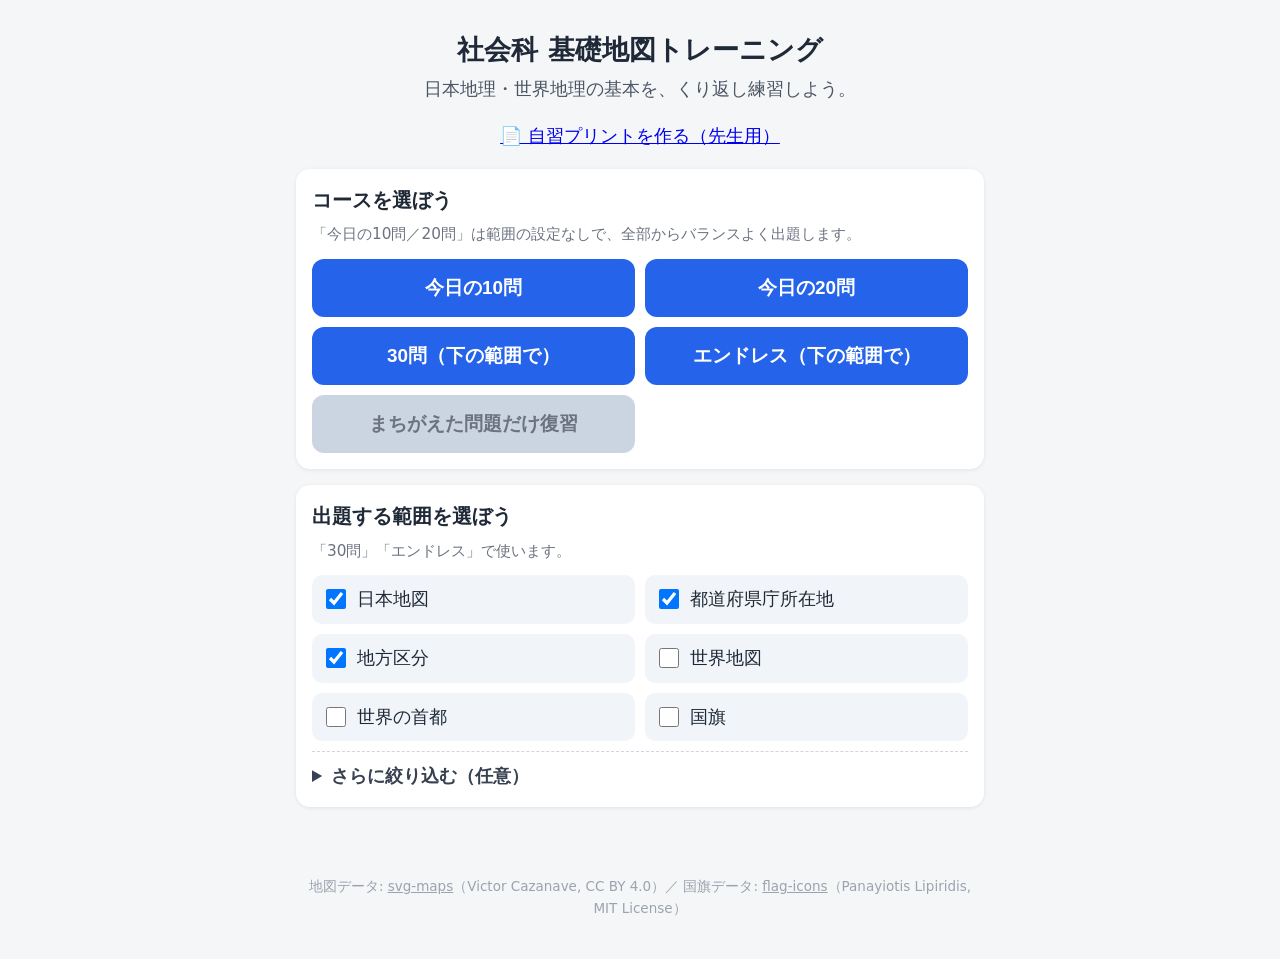
==== index.html @ 05160b8c "Add files via upload" ====
<!DOCTYPE html>
<html lang="ja">
<head>
<meta charset="UTF-8">
<meta name="viewport" content="width=device-width, initial-scale=1.0">
<title>社会科 基礎地図トレーニング</title>
<link rel="stylesheet" href="style.css">
</head>
<body>

<div id="app">

  <!-- ホーム画面：範囲選択とコース選択 -->
  <section id="screen-home" class="screen">
    <h1>社会科 基礎地図トレーニング</h1>
    <p class="lead">日本地理・世界地理の基本を、くり返し練習しよう。</p>
    <p class="lead"><a href="print.html">📄 自習プリントを作る（先生用）</a></p>

    <div class="box">
      <h2>コースを選ぼう</h2>
      <p class="hint">「今日の10問／20問」は範囲の設定なしで、全部からバランスよく出題します。</p>
      <div class="course-grid">
        <button class="course-btn" data-course="today10">今日の10問</button>
        <button class="course-btn" data-course="today20">今日の20問</button>
        <button class="course-btn" data-course="30">30問（下の範囲で）</button>
        <button class="course-btn" data-course="endless">エンドレス（下の範囲で）</button>
        <button class="course-btn" id="btn-review" data-course="review" disabled>まちがえた問題だけ復習</button>
      </div>
    </div>

    <div class="box">
      <h2>出題する範囲を選ぼう</h2>
      <p class="hint">「30問」「エンドレス」で使います。</p>
      <div class="check-grid">
        <label class="check-item"><input type="checkbox" id="chk-jpMap" checked> 日本地図</label>
        <label class="check-item"><input type="checkbox" id="chk-jpCapital" checked> 都道府県庁所在地</label>
        <label class="check-item"><input type="checkbox" id="chk-jpRegion" checked> 地方区分</label>
        <label class="check-item"><input type="checkbox" id="chk-worldMap"> 世界地図</label>
        <label class="check-item"><input type="checkbox" id="chk-worldCapital"> 世界の首都</label>
        <label class="check-item"><input type="checkbox" id="chk-worldFlag"> 国旗</label>
      </div>

      <details class="custom-box">
        <summary>さらに絞り込む（任意）</summary>
        <div class="filter-row">
          <p class="region-multi-label">日本の地方で絞る（複数選択できます）</p>
          <div id="filter-jp-regions" class="region-check-grid"></div>

          <p class="region-multi-label">世界の地域で絞る（複数選択できます）</p>
          <div id="filter-world-regions" class="region-check-grid"></div>

          <label>難易度で絞る
            <select id="filter-level">
              <option value="">すべて</option>
              <option value="easy">やさしい問題だけ</option>
              <option value="medium">少し考える問題だけ</option>
              <option value="hard">考える問題だけ</option>
            </select>
          </label>
          <p id="filter-level-note" class="filter-note">※範囲を1つだけに絞ると、指定した難易度の問題が少なく、別の難易度が混ざることがあります。複数の範囲を選ぶとより正確になります。</p>
        </div>
      </details>
    </div>

    <p id="home-message" class="message"></p>

    <footer class="credit">
      地図データ: <a href="https://github.com/VictorCazanave/svg-maps" target="_blank" rel="noopener">svg-maps</a>（Victor Cazanave, CC BY 4.0）／
      国旗データ: <a href="https://github.com/lipis/flag-icons" target="_blank" rel="noopener">flag-icons</a>（Panayiotis Lipiridis, MIT License）
    </footer>
  </section>

  <!-- クイズ画面 -->
  <section id="screen-quiz" class="screen hidden">
    <div class="quiz-toolbar">
      <button id="btn-back" class="toolbar-btn">← 1問戻る</button>
      <button id="btn-quit" class="toolbar-btn quit">クイズをやめる</button>
    </div>
    <div class="quiz-header">
      <span id="quiz-progress">第1問</span>
      <span id="quiz-score">正解 0</span>
    </div>

    <div id="quiz-prompt" class="prompt"></div>

    <div id="quiz-flag" class="flag-display hidden"></div>
    <div id="quiz-mapwrap" class="mapwrap hidden"></div>
    <div id="quiz-choices" class="choices"></div>

    <button id="btn-dontknow" class="btn-dontknow hidden">🤔 わからない</button>
    <div id="quiz-feedback" class="feedback hidden"></div>
    <button id="btn-next" class="btn-next hidden">次の問題へ →</button>
    <button id="btn-finish-endless" class="btn-next secondary hidden">終了して結果を見る</button>
  </section>

  <!-- 結果画面 -->
  <section id="screen-result" class="screen hidden">
    <h1>結果</h1>
    <p id="result-summary" class="result-summary"></p>
    <h2>まちがえた問題</h2>
    <div id="result-wrong" class="result-wrong"></div>
    <div class="result-buttons">
      <button id="btn-result-again" class="course-btn">もう一度やる</button>
      <button id="btn-result-review" class="course-btn">まちがえた問題だけ復習する</button>
      <button id="btn-result-home" class="course-btn secondary">トップに戻る</button>
    </div>
  </section>

  <!-- クイズをやめる確認 -->
  <div id="quit-modal" class="modal-overlay hidden">
    <div class="modal-box">
      <p class="modal-message">クイズを終了しますか？</p>
      <div class="modal-buttons">
        <button id="btn-quit-cancel" class="course-btn">続ける</button>
        <button id="btn-quit-confirm" class="course-btn secondary">終了してトップへ戻る</button>
      </div>
    </div>
  </div>

</div>

<script src="data/japan-data.js"></script>
<script src="data/world-data.js"></script>
<script src="data/region-view-data.js"></script>
<script src="data/japan-map.js"></script>
<script src="data/world-map.js"></script>
<script src="app.js"></script>
</body>
</html>
---- style.css ----
/* 全体設定：文字を大きめに、タッチ操作しやすいボタンを意識 */
* { box-sizing: border-box; }

html, body {
  margin: 0;
  padding: 0;
  background: #f4f6f8;
  color: #1f2937;
  font-family: "Hiragino Kaku Gothic ProN", "Yu Gothic", "Meiryo", system-ui, sans-serif;
  font-size: 18px;
  line-height: 1.6;
}

#app {
  max-width: 720px;
  margin: 0 auto;
  padding: 16px 16px 40px;
}

h1 {
  font-size: 1.5rem;
  text-align: center;
  margin: 12px 0 4px;
}

h2 {
  font-size: 1.1rem;
  margin: 0 0 10px;
}

.lead {
  text-align: center;
  color: #4b5563;
  margin-top: 0;
}

.hidden { display: none !important; }

/* --- ホーム画面 --- */
.box {
  background: #ffffff;
  border-radius: 14px;
  padding: 16px;
  margin-bottom: 16px;
  box-shadow: 0 1px 4px rgba(0,0,0,0.08);
}

.check-grid {
  display: grid;
  grid-template-columns: 1fr 1fr;
  gap: 10px;
}

.check-item {
  display: flex;
  align-items: center;
  gap: 8px;
  padding: 10px;
  background: #f1f5f9;
  border-radius: 10px;
  cursor: pointer;
  font-size: 1rem;
}

.check-item input {
  width: 20px;
  height: 20px;
}

.course-grid {
  display: grid;
  grid-template-columns: 1fr 1fr;
  gap: 10px;
}

.course-btn {
  font-size: 1.05rem;
  padding: 16px 10px;
  border: none;
  border-radius: 12px;
  background: #2563eb;
  color: white;
  cursor: pointer;
  font-weight: bold;
}

.course-btn:disabled {
  background: #cbd5e1;
  color: #6b7280;
  cursor: not-allowed;
}

.course-btn.secondary {
  background: #6b7280;
}

.message {
  text-align: center;
  color: #dc2626;
  font-weight: bold;
  min-height: 1.5em;
}

.hint {
  font-size: 0.85rem;
  color: #6b7280;
  margin: -4px 0 12px;
}

.custom-box {
  margin-top: 10px;
  border-top: 1px dashed #d1d5db;
  padding-top: 10px;
}

.custom-box summary {
  cursor: pointer;
  font-weight: bold;
  color: #374151;
}

.filter-row {
  display: grid;
  gap: 10px;
  margin-top: 10px;
}

.filter-row label {
  display: flex;
  flex-direction: column;
  gap: 4px;
  font-size: 0.9rem;
  color: #374151;
}

.filter-row select {
  padding: 10px;
  border-radius: 8px;
  border: 1px solid #d1d5db;
  font-size: 1rem;
}

.region-multi-label {
  margin: 4px 0 2px;
  font-size: 0.9rem;
  color: #374151;
  font-weight: bold;
}

.region-check-grid {
  display: grid;
  grid-template-columns: repeat(3, 1fr);
  gap: 6px;
  margin-bottom: 4px;
}

.region-check-item {
  padding: 6px 8px;
  font-size: 0.85rem;
}

.filter-note {
  font-size: 0.78rem;
  color: #9ca3af;
  margin: 2px 0 0;
}

.credit {
  text-align: center;
  color: #9ca3af;
  font-size: 0.75rem;
  margin-top: 24px;
}

.credit a { color: #9ca3af; }

/* --- クイズ画面 --- */
.quiz-toolbar {
  display: flex;
  justify-content: space-between;
  gap: 10px;
  margin-bottom: 10px;
}

.toolbar-btn {
  flex: 1;
  padding: 12px 6px;
  font-size: 0.95rem;
  font-weight: bold;
  border: 2px solid #d1d5db;
  border-radius: 10px;
  background: #ffffff;
  color: #374151;
  cursor: pointer;
}

.toolbar-btn:disabled {
  opacity: 0.5;
  cursor: not-allowed;
}

.toolbar-btn.quit {
  color: #991b1b;
  border-color: #fca5a5;
}

.quiz-header {
  display: flex;
  justify-content: space-between;
  font-weight: bold;
  color: #374151;
  margin-bottom: 8px;
  font-size: 1rem;
}

/* --- クイズをやめる確認モーダル --- */
.modal-overlay {
  position: fixed;
  inset: 0;
  background: rgba(17, 24, 39, 0.5);
  display: flex;
  align-items: center;
  justify-content: center;
  padding: 20px;
  z-index: 100;
}

.modal-box {
  background: #ffffff;
  border-radius: 14px;
  padding: 24px 20px;
  max-width: 360px;
  width: 100%;
  box-shadow: 0 4px 16px rgba(0,0,0,0.2);
}

.modal-message {
  text-align: center;
  font-size: 1.1rem;
  font-weight: bold;
  margin: 0 0 18px;
}

.modal-buttons {
  display: grid;
  gap: 10px;
}

.prompt {
  font-size: 1.4rem;
  font-weight: bold;
  text-align: center;
  padding: 20px 8px;
  background: #ffffff;
  border-radius: 14px;
  margin-bottom: 14px;
  box-shadow: 0 1px 4px rgba(0,0,0,0.08);
}

/* 国旗は絵文字だと環境によって「JP」のような文字表示になってしまうことがあるため、
   assets/flags/ に保存した本物のSVG画像ファイルを <img> で表示している */
.flag-display {
  display: flex;
  justify-content: center;
  margin-bottom: 14px;
}

.flag-img {
  width: 180px;
  height: auto;
  aspect-ratio: 4 / 3;
  object-fit: contain;
  border-radius: 6px;
  box-shadow: 0 1px 6px rgba(0,0,0,0.25);
  background: #f3f4f6;
}

/* 画像が読み込めなかったときのフォールバック表示 */
.flag-fallback {
  display: inline-block;
  padding: 10px 16px;
  border: 2px dashed #9ca3af;
  border-radius: 8px;
  background: #f3f4f6;
  color: #4b5563;
  font-size: 0.95rem;
  font-weight: bold;
}

.mapwrap {
  background: #eaf2fb;
  border-radius: 14px;
  padding: 8px;
  margin-bottom: 14px;
  display: flex;
  justify-content: center;
}

.mapwrap svg {
  width: 100%;
  max-height: 70vh;
  height: auto;
}

.mapwrap svg path {
  fill: #cbd5e1;
  stroke: #ffffff;
  stroke-width: 1;
}

/* 出題対象ではない国・地域（背景として位置関係を見せるためだけの国） */
.mapwrap svg path.bg-country {
  fill: #eef1f4;
  stroke: #ffffff;
  stroke-width: 0.5;
  cursor: default;
  pointer-events: none;
}

.map-error {
  padding: 40px 12px;
  text-align: center;
  color: #991b1b;
  font-weight: bold;
  background: #fee2e2;
  border-radius: 8px;
  width: 100%;
}

/* タップできるときは境界線を太くして、小さい県も押しやすくする */
.mapwrap svg.clickable path {
  stroke-width: 1.5;
}

.mapwrap svg path.highlight {
  fill: #f59e0b;
}

.mapwrap svg.clickable path {
  cursor: pointer;
}

.mapwrap svg.clickable path:hover {
  fill: #93c5fd;
}

.mapwrap svg path.correct {
  fill: #22c55e;
}

.mapwrap svg path.wrong {
  fill: #ef4444;
}

.mapwrap svg path.reveal-correct {
  fill: #22c55e;
  stroke: #166534;
  stroke-width: 2;
}

.choices {
  display: grid;
  grid-template-columns: 1fr 1fr;
  gap: 12px;
}

.choice-btn {
  font-size: 1.1rem;
  padding: 18px 8px;
  border: 2px solid #d1d5db;
  border-radius: 12px;
  background: #ffffff;
  cursor: pointer;
  font-weight: bold;
  color: #1f2937;
}

.choice-btn.flag-choice {
  padding: 14px 8px;
  display: flex;
  align-items: center;
  justify-content: center;
}

.choice-btn.flag-choice .flag-choice-img {
  width: 100%;
  max-width: 110px;
  height: auto;
  aspect-ratio: 4 / 3;
  object-fit: contain;
  border-radius: 4px;
  background: #f3f4f6;
}

.choice-btn.flag-choice .flag-fallback {
  font-size: 0.8rem;
  padding: 6px 10px;
}

.choice-btn:disabled {
  opacity: 0.85;
}

/* 色だけに頼らず、記号でも正誤がわかるようにする */
.choice-btn.correct::before,
.choice-btn.reveal-correct::before {
  content: "✓ ";
}

.choice-btn.wrong::before {
  content: "✗ ";
}

.choice-btn.correct {
  background: #dcfce7;
  border-color: #22c55e;
}

.choice-btn.wrong {
  background: #fee2e2;
  border-color: #ef4444;
}

.choice-btn.reveal-correct {
  background: #dcfce7;
  border-color: #22c55e;
}

.btn-dontknow {
  display: block;
  width: 100%;
  margin-top: 4px;
  padding: 12px;
  font-size: 1rem;
  font-weight: bold;
  border: 2px dashed #9ca3af;
  border-radius: 12px;
  background: #f3f4f6;
  color: #4b5563;
  cursor: pointer;
}

.feedback {
  text-align: center;
  font-size: 1.2rem;
  font-weight: bold;
  margin-top: 16px;
  padding: 12px;
  border-radius: 12px;
}

.feedback-fact {
  font-size: 0.95rem;
  font-weight: normal;
  margin-top: 6px;
}

.feedback.ok {
  background: #dcfce7;
  color: #166534;
}

.feedback.ng {
  background: #fee2e2;
  color: #991b1b;
}

.btn-next {
  display: block;
  width: 100%;
  margin-top: 16px;
  padding: 16px;
  font-size: 1.1rem;
  font-weight: bold;
  border: none;
  border-radius: 12px;
  background: #2563eb;
  color: white;
  cursor: pointer;
}

.btn-next.secondary {
  background: #6b7280;
}

/* --- 結果画面 --- */
.result-summary {
  text-align: center;
  font-size: 1.2rem;
  font-weight: bold;
}

.result-wrong {
  background: #ffffff;
  border-radius: 12px;
  padding: 14px 18px;
  margin-bottom: 16px;
  min-height: 2em;
}

.result-wrong ul {
  margin: 0;
  padding-left: 20px;
}

.result-wrong li {
  margin-bottom: 8px;
}

.result-buttons {
  display: grid;
  gap: 12px;
}

/* スマホなど狭い画面 */
@media (max-width: 480px) {
  html, body { font-size: 16px; }
  .check-grid { grid-template-columns: 1fr; }
  .course-grid { grid-template-columns: 1fr; }
  .region-check-grid { grid-template-columns: repeat(2, 1fr); }
}
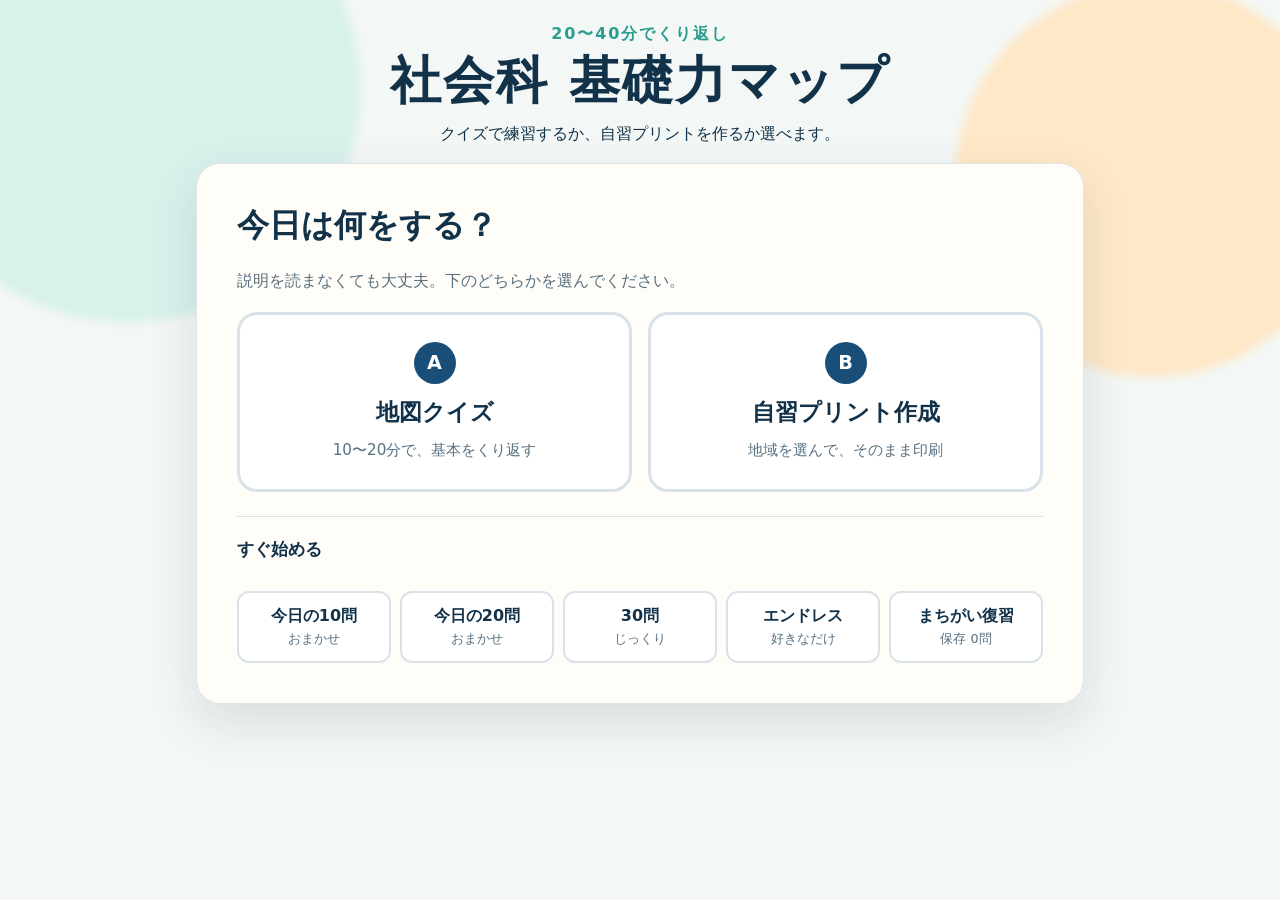
==== commit 749691a3: "Add files via upload" ====
--- a/index.html
+++ b/index.html
@@ -1,129 +1,212 @@
-<!DOCTYPE html>
+<!doctype html>
 <html lang="ja">
-<head>
-<meta charset="UTF-8">
-<meta name="viewport" content="width=device-width, initial-scale=1.0">
-<title>社会科 基礎地図トレーニング</title>
-<link rel="stylesheet" href="style.css">
-</head>
-<body>
-
-<div id="app">
-
-  <!-- ホーム画面：範囲選択とコース選択 -->
-  <section id="screen-home" class="screen">
-    <h1>社会科 基礎地図トレーニング</h1>
-    <p class="lead">日本地理・世界地理の基本を、くり返し練習しよう。</p>
-    <p class="lead"><a href="print.html">📄 自習プリントを作る（先生用）</a></p>
-
-    <div class="box">
-      <h2>コースを選ぼう</h2>
-      <p class="hint">「今日の10問／20問」は範囲の設定なしで、全部からバランスよく出題します。</p>
-      <div class="course-grid">
-        <button class="course-btn" data-course="today10">今日の10問</button>
-        <button class="course-btn" data-course="today20">今日の20問</button>
-        <button class="course-btn" data-course="30">30問（下の範囲で）</button>
-        <button class="course-btn" data-course="endless">エンドレス（下の範囲で）</button>
-        <button class="course-btn" id="btn-review" data-course="review" disabled>まちがえた問題だけ復習</button>
-      </div>
-    </div>
-
-    <div class="box">
-      <h2>出題する範囲を選ぼう</h2>
-      <p class="hint">「30問」「エンドレス」で使います。</p>
-      <div class="check-grid">
-        <label class="check-item"><input type="checkbox" id="chk-jpMap" checked> 日本地図</label>
-        <label class="check-item"><input type="checkbox" id="chk-jpCapital" checked> 都道府県庁所在地</label>
-        <label class="check-item"><input type="checkbox" id="chk-jpRegion" checked> 地方区分</label>
-        <label class="check-item"><input type="checkbox" id="chk-worldMap"> 世界地図</label>
-        <label class="check-item"><input type="checkbox" id="chk-worldCapital"> 世界の首都</label>
-        <label class="check-item"><input type="checkbox" id="chk-worldFlag"> 国旗</label>
-      </div>
-
-      <details class="custom-box">
-        <summary>さらに絞り込む（任意）</summary>
-        <div class="filter-row">
-          <p class="region-multi-label">日本の地方で絞る（複数選択できます）</p>
-          <div id="filter-jp-regions" class="region-check-grid"></div>
-
-          <p class="region-multi-label">世界の地域で絞る（複数選択できます）</p>
-          <div id="filter-world-regions" class="region-check-grid"></div>
-
-          <label>難易度で絞る
-            <select id="filter-level">
-              <option value="">すべて</option>
-              <option value="easy">やさしい問題だけ</option>
-              <option value="medium">少し考える問題だけ</option>
-              <option value="hard">考える問題だけ</option>
-            </select>
-          </label>
-          <p id="filter-level-note" class="filter-note">※範囲を1つだけに絞ると、指定した難易度の問題が少なく、別の難易度が混ざることがあります。複数の範囲を選ぶとより正確になります。</p>
-        </div>
-      </details>
-    </div>
-
-    <p id="home-message" class="message"></p>
-
-    <footer class="credit">
-      地図データ: <a href="https://github.com/VictorCazanave/svg-maps" target="_blank" rel="noopener">svg-maps</a>（Victor Cazanave, CC BY 4.0）／
-      国旗データ: <a href="https://github.com/lipis/flag-icons" target="_blank" rel="noopener">flag-icons</a>（Panayiotis Lipiridis, MIT License）
-    </footer>
-  </section>
-
-  <!-- クイズ画面 -->
-  <section id="screen-quiz" class="screen hidden">
-    <div class="quiz-toolbar">
-      <button id="btn-back" class="toolbar-btn">← 1問戻る</button>
-      <button id="btn-quit" class="toolbar-btn quit">クイズをやめる</button>
-    </div>
-    <div class="quiz-header">
-      <span id="quiz-progress">第1問</span>
-      <span id="quiz-score">正解 0</span>
-    </div>
-
-    <div id="quiz-prompt" class="prompt"></div>
-
-    <div id="quiz-flag" class="flag-display hidden"></div>
-    <div id="quiz-mapwrap" class="mapwrap hidden"></div>
-    <div id="quiz-choices" class="choices"></div>
-
-    <button id="btn-dontknow" class="btn-dontknow hidden">🤔 わからない</button>
-    <div id="quiz-feedback" class="feedback hidden"></div>
-    <button id="btn-next" class="btn-next hidden">次の問題へ →</button>
-    <button id="btn-finish-endless" class="btn-next secondary hidden">終了して結果を見る</button>
-  </section>
-
-  <!-- 結果画面 -->
-  <section id="screen-result" class="screen hidden">
-    <h1>結果</h1>
-    <p id="result-summary" class="result-summary"></p>
-    <h2>まちがえた問題</h2>
-    <div id="result-wrong" class="result-wrong"></div>
-    <div class="result-buttons">
-      <button id="btn-result-again" class="course-btn">もう一度やる</button>
-      <button id="btn-result-review" class="course-btn">まちがえた問題だけ復習する</button>
-      <button id="btn-result-home" class="course-btn secondary">トップに戻る</button>
-    </div>
-  </section>
-
-  <!-- クイズをやめる確認 -->
-  <div id="quit-modal" class="modal-overlay hidden">
-    <div class="modal-box">
-      <p class="modal-message">クイズを終了しますか？</p>
-      <div class="modal-buttons">
-        <button id="btn-quit-cancel" class="course-btn">続ける</button>
-        <button id="btn-quit-confirm" class="course-btn secondary">終了してトップへ戻る</button>
-      </div>
-    </div>
-  </div>
-
-</div>
-
-<script src="data/japan-data.js"></script>
-<script src="data/world-data.js"></script>
-<script src="data/region-view-data.js"></script>
-<script src="data/japan-map.js"></script>
-<script src="data/world-map.js"></script>
-<script src="app.js"></script>
-</body>
+  <head>
+    <meta charset="UTF-8" />
+    <meta name="viewport" content="width=device-width, initial-scale=1.0" />
+    <meta name="theme-color" content="#184e77" />
+    <title>社会科 基礎力マップ</title>
+    <link rel="stylesheet" href="./styles.css?v=5" />
+  </head>
+  <body>
+    <main class="app-shell">
+      <header class="app-header">
+        <p class="eyebrow">20〜40分でくり返し</p>
+        <h1>社会科 基礎力マップ</h1>
+        <p>クイズで練習するか、自習プリントを作るか選べます。</p>
+      </header>
+
+      <section id="home-screen" class="panel" aria-labelledby="home-title">
+        <h2 id="home-title">今日は何をする？</h2>
+        <p class="home-lead">説明を読まなくても大丈夫。下のどちらかを選んでください。</p>
+        <div class="mode-grid">
+          <button id="open-quiz-button" class="mode-button" type="button">
+            <span class="mode-letter">A</span>
+            <strong>地図クイズ</strong>
+            <small>10〜20分で、基本をくり返す</small>
+          </button>
+          <button id="open-print-button" class="mode-button" type="button">
+            <span class="mode-letter">B</span>
+            <strong>自習プリント作成</strong>
+            <small>地域を選んで、そのまま印刷</small>
+          </button>
+        </div>
+        <section class="quick-start" aria-labelledby="quick-title">
+          <h3 id="quick-title">すぐ始める</h3>
+          <p id="home-message" class="message" role="alert"></p>
+          <div class="quick-grid">
+            <button type="button" data-quick-course="10"><strong>今日の10問</strong><span>おまかせ</span></button>
+            <button type="button" data-quick-course="20"><strong>今日の20問</strong><span>おまかせ</span></button>
+            <button type="button" data-quick-course="30"><strong>30問</strong><span>じっくり</span></button>
+            <button type="button" data-quick-course="endless"><strong>エンドレス</strong><span>好きなだけ</span></button>
+            <button type="button" data-quick-course="review"><strong>まちがい復習</strong><span id="quick-review-count">保存 0問</span></button>
+          </div>
+        </section>
+      </section>
+
+      <section id="setup-screen" class="panel hidden" aria-labelledby="setup-title">
+        <button class="back-link" data-go-home type="button">← トップへ</button>
+        <h2 id="setup-title">今日の練習を選ぶ</h2>
+        <div class="goal-box">
+          <strong>【目標】</strong>
+          <span>地図・都道府県・世界の「知っていてほしい基本」を、くり返し確認する</span>
+        </div>
+        <p class="warmup">★ まず自分のこと：今日、いちばん確認したい分野を選んでみよう。</p>
+
+        <fieldset>
+          <legend>出題する分野</legend>
+          <div class="scope-grid">
+            <label><input type="checkbox" name="scope" value="japanMap" checked /> 日本地図</label>
+            <label><input type="checkbox" name="scope" value="prefectureCapitals" checked /> 都道府県庁所在地</label>
+            <label><input type="checkbox" name="scope" value="regions" checked /> 地方区分</label>
+            <label><input type="checkbox" name="scope" value="worldMap" checked /> 世界地図</label>
+            <label><input type="checkbox" name="scope" value="worldCapitals" checked /> 世界の首都・地域</label>
+            <label><input type="checkbox" name="scope" value="flags" checked /> 国旗</label>
+          </div>
+        </fieldset>
+
+        <fieldset>
+          <legend>コース</legend>
+          <div class="course-grid">
+            <label><input type="radio" name="course" value="10" checked /> <strong>10問</strong><span>10〜15分・さっと確認</span></label>
+            <label><input type="radio" name="course" value="20" /> <strong>20問</strong><span>20〜30分・しっかり練習</span></label>
+            <label><input type="radio" name="course" value="30" /> <strong>30問</strong><span>30〜40分・じっくり</span></label>
+            <label><input type="radio" name="course" value="random" /> <strong>ランダム</strong><span>毎回ちがう20問</span></label>
+            <label><input type="radio" name="course" value="endless" /> <strong>エンドレス</strong><span>好きなところで結果を見る</span></label>
+            <label><input type="radio" name="course" value="review" /> <strong>まちがい復習</strong><span id="review-count">保存 0問</span></label>
+          </div>
+        </fieldset>
+
+        <details class="quiz-filters">
+          <summary>範囲を少し絞る</summary>
+          <div class="filter-grid">
+            <label>日本の地方
+              <select id="japan-region-filter"><option value="">全部</option></select>
+            </label>
+            <label>世界の地域
+              <select id="world-region-filter"><option value="">全部</option></select>
+            </label>
+            <label>難しさ
+              <select id="difficulty-filter">
+                <option value="">3段階をまぜる</option>
+                <option value="easy">やさしいだけ</option>
+                <option value="medium">少し考えるだけ</option>
+                <option value="think">考えるだけ</option>
+              </select>
+            </label>
+          </div>
+          <p class="division-note">このアプリでは、表示している8地方・8地域の区分に統一して出題します。</p>
+        </details>
+
+        <p id="setup-message" class="message" role="alert"></p>
+        <p class="instruction">【やること】答えを1つ選ぼう。まちがえても大丈夫。</p>
+        <button id="start-button" class="primary-button" type="button">練習スタート</button>
+      </section>
+
+      <section id="quiz-screen" class="panel hidden" aria-live="polite">
+        <div class="quiz-topline">
+          <span id="category-badge" class="badge"></span>
+          <span class="quiz-topline-right">
+            <span id="progress-text"></span>
+            <button id="quit-quiz-button" type="button">ここで結果を見る</button>
+            <button id="leave-quiz-button" type="button">やめる</button>
+          </span>
+        </div>
+        <div class="progress-track" aria-hidden="true"><div id="progress-bar"></div></div>
+        <p id="course-note" class="course-note hidden"></p>
+
+        <div id="visual-area" class="visual-area hidden">
+          <img id="japan-numbered-map" class="map-image hidden" src="./地図素材/日本地図_都道府県境_CC0.svg" alt="番号入り日本地図" />
+          <div id="japan-highlight-map" class="map-image japan-highlight-map hidden" role="img" aria-label="都道府県別日本地図"></div>
+          <div id="world-map" class="map-image world-map hidden" role="img" aria-label="世界白地図"></div>
+          <div id="flag-display" class="flag-display hidden" aria-label="国旗"></div>
+        </div>
+
+        <p id="question-type" class="question-type"></p>
+        <h2 id="question-text" class="question-text"></h2>
+        <div id="choices" class="choices"></div>
+        <button id="unknown-button" class="unknown-button" type="button">わからない</button>
+        <p id="feedback" class="feedback" aria-live="assertive"></p>
+        <p id="key-hint" class="key-hint">数字キー 1〜4 でも答えられます</p>
+      </section>
+
+      <section id="result-screen" class="panel hidden" aria-labelledby="result-title">
+        <p class="eyebrow">おつかれさま！</p>
+        <h2 id="result-title">今回の結果</h2>
+        <div class="result-grid">
+          <div><strong id="score-count">0 / 0</strong><span>正解数</span></div>
+          <div><strong id="score-rate">0%</strong><span>正答率</span></div>
+        </div>
+        <section class="assessment-box">
+          <h3>■ 評価チェック（○・△・×）</h3>
+          <p id="assessment-text"></p>
+        </section>
+        <section class="mistakes-box">
+          <h3>■ 解答（自己採点用）・まちがえた問題</h3>
+          <div id="mistakes-list"></div>
+        </section>
+        <div class="result-actions">
+          <button id="repeat-button" class="secondary-button" type="button">同じ条件でもう一度</button>
+          <button id="retry-button" class="primary-button" type="button">まちがいだけ復習</button>
+          <button id="home-button" class="secondary-button" type="button">最初にもどる</button>
+        </div>
+      </section>
+
+      <section id="print-setup-screen" class="panel hidden" aria-labelledby="print-setup-title">
+        <button class="back-link" data-go-home type="button">← トップへ</button>
+        <h2 id="print-setup-title">自習プリントを作る</h2>
+        <div class="goal-box">
+          <strong>【やること】</strong>
+          <span>日本か世界を選ぶ → 地域を選ぶ → プリントを作る → 印刷する</span>
+        </div>
+        <p class="division-note">地方・地域の分け方は、この画面に表示する区分に統一しています。</p>
+
+        <fieldset>
+          <legend>1　プリントの種類</legend>
+          <div class="print-mode-switch" role="group" aria-label="プリントの種類">
+            <button type="button" data-print-mode="japan" class="selected" aria-pressed="true">日本地理</button>
+            <button type="button" data-print-mode="world" aria-pressed="false">世界地理</button>
+          </div>
+        </fieldset>
+
+        <div id="japan-print-options">
+          <fieldset>
+            <legend>2　地方を選ぶ　<span class="legend-note">複数選べます</span></legend>
+            <div id="region-picker" class="region-picker"></div>
+          </fieldset>
+
+          <details class="prefecture-details">
+            <summary>都道府県を1つずつ選ぶ</summary>
+            <p>地方ボタンを押したあと、必要な県だけ残すこともできます。</p>
+            <div id="prefecture-picker" class="prefecture-picker"></div>
+          </details>
+        </div>
+
+        <div id="world-print-options" class="hidden">
+          <fieldset>
+            <legend>2　地域を選ぶ　<span class="legend-note">複数選べます・3地域まで</span></legend>
+            <div id="world-print-region-picker" class="region-picker world-region-picker"></div>
+          </fieldset>
+          <p class="instruction">「世界全体」または地域を選びます。主要国・首都・地域を中心に、自動でやさしい問題を作ります。</p>
+        </div>
+
+        <p id="print-selection-summary" class="selection-summary">まだ選ばれていません。</p>
+        <p id="print-message" class="message" role="alert"></p>
+        <button id="make-print-button" class="primary-button" type="button">この範囲でプリントを作る</button>
+      </section>
+
+      <section id="worksheet-screen" class="worksheet-screen hidden" aria-labelledby="worksheet-title">
+        <div class="worksheet-toolbar no-print">
+          <button id="edit-print-button" class="secondary-button" type="button">← 範囲を選び直す</button>
+          <button id="remake-print-button" class="secondary-button" type="button">同じ条件でもう1枚</button>
+          <button id="print-button" class="primary-button" type="button">印刷する</button>
+        </div>
+        <div id="worksheet-pages"></div>
+      </section>
+    </main>
+    <script src="./data/prefectures.js?v=13"></script>
+    <script src="./data/countries.js?v=13"></script>
+    <script src="./data/questions.js?v=13"></script>
+    <script src="./maps-inline.js?v=13"></script>
+    <script src="./app.js?v=14"></script>
+  </body>
 </html>
--- a/styles.css
+++ b/styles.css
@@ -0,0 +1,352 @@
+:root {
+  color-scheme: light;
+  font-family: "BIZ UDPGothic", "Yu Gothic", system-ui, sans-serif;
+  --navy: #12324a;
+  --blue: #184e77;
+  --sky: #eaf5fb;
+  --green: #2a9d8f;
+  --orange: #f4a261;
+  --red: #d1495b;
+  --paper: #fffdf8;
+  --line: #d8e2e8;
+}
+
+* { box-sizing: border-box; }
+
+body {
+  margin: 0;
+  min-height: 100vh;
+  color: var(--navy);
+  background:
+    radial-gradient(circle at 10% 10%, #d9f1eb 0 16%, transparent 17%),
+    radial-gradient(circle at 90% 20%, #ffe8c8 0 14%, transparent 15%),
+    #f3f7f5;
+}
+
+button, input { font: inherit; }
+
+.app-shell { width: min(920px, 100%); margin: 0 auto; padding: 24px 16px 48px; }
+.app-header { text-align: center; margin-bottom: 18px; }
+.app-header h1 { margin: 2px 0 8px; font-size: clamp(1.9rem, 6vw, 3.2rem); letter-spacing: .04em; }
+.app-header p { margin: 0; }
+.eyebrow { color: var(--green); font-weight: 800; letter-spacing: .12em; }
+
+.panel {
+  background: rgba(255, 253, 248, .97);
+  border: 1px solid rgba(18, 50, 74, .12);
+  border-radius: 24px;
+  box-shadow: 0 18px 50px rgba(18, 50, 74, .12);
+  padding: clamp(20px, 5vw, 40px);
+}
+
+.panel h2 { margin-top: 0; font-size: clamp(1.45rem, 4vw, 2rem); }
+.home-lead { margin: -4px 0 20px; color: #587080; }
+.mode-grid { display: grid; grid-template-columns: repeat(2, minmax(0, 1fr)); gap: 16px; }
+.mode-button {
+  min-height: 180px;
+  display: grid;
+  place-items: center;
+  gap: 6px;
+  padding: 24px;
+  border: 3px solid var(--line);
+  border-radius: 20px;
+  color: var(--navy);
+  background: white;
+  cursor: pointer;
+}
+.mode-button:hover, .mode-button:focus-visible { border-color: var(--green); background: #effbf8; outline: 4px solid rgba(42,157,143,.14); }
+.mode-button strong { font-size: 1.45rem; }
+.mode-button small { color: #587080; font-size: .95rem; }
+.mode-letter { display: grid; place-items: center; width: 42px; height: 42px; border-radius: 50%; color: white; background: var(--blue); font-weight: 900; font-size: 1.2rem; }
+.quick-start { margin-top: 24px; padding-top: 20px; border-top: 1px solid var(--line); }
+.quick-start h3 { margin: 0; font-size: 1.08rem; }
+.quick-start .message { margin: 4px 0; }
+.quick-grid { display: grid; grid-template-columns: repeat(5, minmax(0, 1fr)); gap: 9px; }
+.quick-grid button { min-height: 72px; padding: 10px 6px; border: 2px solid var(--line); border-radius: 12px; color: var(--navy); background: white; cursor: pointer; }
+.quick-grid button:hover, .quick-grid button:focus-visible { border-color: var(--green); background: #effbf8; }
+.quick-grid strong, .quick-grid span { display: block; }
+.quick-grid span { margin-top: 4px; color: #587080; font-size: .8rem; }
+.back-link { margin: 0 0 18px; padding: 8px 0; border: 0; color: var(--blue); background: transparent; font-weight: 800; cursor: pointer; }
+fieldset { margin: 0 0 24px; padding: 0; border: 0; }
+legend { margin-bottom: 12px; font-weight: 800; font-size: 1.05rem; }
+.goal-box { display: flex; gap: 8px; margin: 0 0 10px; padding: 13px 15px; border-left: 5px solid var(--green); border-radius: 8px; background: #effbf8; line-height: 1.5; }
+.goal-box strong { flex: 0 0 auto; white-space: nowrap; }
+.warmup { margin: 0 0 22px; font-weight: 700; }
+.instruction { color: #587080; font-weight: 700; }
+
+.scope-grid, .course-grid { display: grid; grid-template-columns: repeat(2, minmax(0, 1fr)); gap: 10px; }
+.scope-grid label, .course-grid label {
+  min-height: 58px;
+  display: flex;
+  align-items: center;
+  gap: 10px;
+  padding: 12px 14px;
+  border: 2px solid var(--line);
+  border-radius: 14px;
+  background: white;
+  cursor: pointer;
+}
+.scope-grid label:has(input:checked), .course-grid label:has(input:checked) { border-color: var(--green); background: #effbf8; }
+input { width: 22px; height: 22px; accent-color: var(--green); flex: 0 0 auto; }
+.course-grid label { align-items: flex-start; flex-wrap: wrap; }
+.course-grid strong { font-size: 1.08rem; }
+.course-grid span { width: 100%; margin-left: 32px; color: #587080; font-size: .9rem; }
+.quiz-filters { margin: -6px 0 22px; border: 1px solid var(--line); border-radius: 14px; background: white; }
+.quiz-filters summary { padding: 14px; font-weight: 800; cursor: pointer; }
+.filter-grid { display: grid; grid-template-columns: repeat(3, minmax(0, 1fr)); gap: 12px; padding: 0 14px 14px; }
+.filter-grid label { display: grid; gap: 6px; font-size: .9rem; font-weight: 700; }
+.filter-grid select { min-height: 44px; padding: 7px 10px; border: 2px solid var(--line); border-radius: 10px; color: var(--navy); background: white; }
+
+.primary-button, .secondary-button {
+  min-height: 54px;
+  padding: 13px 24px;
+  border-radius: 14px;
+  border: 0;
+  font-weight: 800;
+  cursor: pointer;
+}
+.primary-button { width: 100%; color: white; background: var(--blue); box-shadow: 0 6px 0 #0d3857; }
+.primary-button:active { transform: translateY(3px); box-shadow: 0 3px 0 #0d3857; }
+.secondary-button { color: var(--blue); background: var(--sky); }
+.message { min-height: 1.4em; color: var(--red); font-weight: 700; }
+
+.hidden { display: none !important; }
+.quiz-topline { display: flex; justify-content: space-between; align-items: center; gap: 12px; font-weight: 800; }
+.quiz-topline-right { display: flex; flex-wrap: wrap; justify-content: flex-end; align-items: center; gap: 8px; }
+.quiz-topline-right button { padding: 5px 9px; border: 1px solid var(--line); border-radius: 8px; color: #587080; background: white; cursor: pointer; }
+.badge { padding: 6px 10px; border-radius: 999px; color: var(--blue); background: var(--sky); font-size: .9rem; }
+.progress-track { height: 10px; margin: 12px 0 18px; border-radius: 999px; background: #e7edf0; overflow: hidden; }
+#progress-bar { height: 100%; width: 0; background: var(--green); transition: width .25s ease; }
+.course-note { margin: -8px 0 14px; padding: 9px 12px; border-radius: 10px; color: #66420f; background: #fff4d8; font-size: .9rem; font-weight: 800; }
+.division-note { margin: 10px 0 0; color: #52606d; font-size: .9rem; line-height: 1.5; }
+.visual-area { display: grid; place-items: center; min-height: 210px; margin-bottom: 12px; border-radius: 18px; background: #f6f9fa; overflow: hidden; }
+.map-image { width: 100%; height: min(38vh, 330px); object-fit: contain; border: 0; }
+.world-map svg { display: block; width: 100%; height: 100%; }
+.japan-highlight-map svg { display: block; width: 100%; height: 100%; max-height: 330px; }
+.world-map .landxx,
+.world-map .coastxx {
+  stroke: #47606f !important;
+  stroke-width: 1px !important;
+  vector-effect: non-scaling-stroke;
+}
+.world-map .oceanxx {
+  stroke: #12324a !important;
+  stroke-width: 1.5px !important;
+  vector-effect: non-scaling-stroke;
+}
+.flag-display { font-size: clamp(5rem, 24vw, 10rem); line-height: 1; padding: 24px; filter: drop-shadow(0 5px 4px rgba(0,0,0,.15)); }
+.question-type { margin: 10px 0 6px; color: var(--green); font-weight: 800; }
+.question-text { min-height: 2.8em; margin-bottom: 18px; line-height: 1.45; }
+.choices { display: grid; grid-template-columns: repeat(2, minmax(0, 1fr)); gap: 12px; }
+.choice-button { min-height: 64px; padding: 12px; border: 2px solid var(--line); border-radius: 14px; color: var(--navy); background: white; font-weight: 750; cursor: pointer; }
+.choice-button:hover, .choice-button:focus-visible { border-color: var(--blue); background: var(--sky); outline: 3px solid rgba(24,78,119,.16); }
+.choice-button.correct { color: #0b5b41; border-color: var(--green); background: #dff7ef; }
+.choice-button.wrong { color: #8f2432; border-color: var(--red); background: #fde8eb; }
+.choice-button:disabled { cursor: default; opacity: 1; }
+.unknown-button { display: block; min-width: 160px; min-height: 46px; margin: 14px auto 0; padding: 9px 18px; border: 2px solid #a9b7be; border-radius: 12px; color: #435c69; background: white; font-weight: 800; cursor: pointer; }
+.unknown-button:hover, .unknown-button:focus-visible { border-color: var(--orange); background: #fff6e8; }
+.unknown-button:disabled { opacity: .55; cursor: default; }
+.clickable-japan [data-code], .clickable-world [data-map-click] { cursor: pointer; }
+.clickable-japan [data-code]:hover, .clickable-japan [data-code]:focus { fill: #ffe0b2 !important; outline: none; }
+.clickable-world [data-map-click]:hover,
+.clickable-world [data-map-click]:focus,
+.clickable-world [data-map-click]:hover path,
+.clickable-world [data-map-click]:focus path { fill: #ffe0b2 !important; outline: none; }
+.map-hit-assist { fill: transparent !important; stroke: transparent !important; pointer-events: all; cursor: pointer; }
+.feedback { min-height: 1.6em; margin: 14px 0 0; font-weight: 800; }
+.feedback.correct { color: #12715b; }
+.feedback.wrong { color: var(--red); }
+.key-hint { margin: 8px 0 0; color: #718590; font-size: .82rem; text-align: center; }
+
+.result-grid { display: grid; grid-template-columns: repeat(2, 1fr); gap: 12px; margin: 18px 0 24px; }
+.result-grid div { padding: 20px; border-radius: 18px; text-align: center; background: var(--sky); }
+.result-grid strong, .result-grid span { display: block; }
+.result-grid strong { font-size: clamp(2rem, 8vw, 3.5rem); }
+.assessment-box, .mistakes-box { padding: 18px; border-radius: 16px; background: #f7f8f8; }
+.assessment-box { margin-bottom: 14px; background: #effbf8; }
+.assessment-box h3, .assessment-box p { margin: 0; }
+.assessment-box p { margin-top: 8px; font-weight: 800; }
+.mistakes-box h3 { margin-top: 0; }
+.mistake-item { padding: 12px 0; border-top: 1px solid var(--line); }
+.mistake-item:first-child { border-top: 0; }
+.mistake-item p { margin: 3px 0; }
+.mistake-answer { color: #12715b; font-weight: 800; }
+.result-actions { display: grid; gap: 10px; margin-top: 20px; }
+
+.legend-note { color: #718590; font-size: .85rem; font-weight: 500; }
+.print-mode-switch { display: grid; grid-template-columns: repeat(2, minmax(0, 1fr)); gap: 12px; }
+.print-mode-switch button {
+  min-height: 64px;
+  padding: 12px;
+  border: 3px solid var(--line);
+  border-radius: 15px;
+  color: var(--navy);
+  background: white;
+  font-size: 1.08rem;
+  font-weight: 900;
+  cursor: pointer;
+}
+.print-mode-switch button.selected { color: #0b5b41; border-color: var(--green); background: #dff7ef; }
+.region-picker { display: grid; grid-template-columns: repeat(4, minmax(0, 1fr)); gap: 10px; }
+.region-picker button {
+  min-height: 54px;
+  padding: 10px 8px;
+  border: 2px solid var(--line);
+  border-radius: 13px;
+  color: var(--navy);
+  background: white;
+  font-weight: 800;
+  cursor: pointer;
+}
+.region-picker button.selected { color: #0b5b41; border-color: var(--green); background: #dff7ef; }
+.region-picker button.partial { border-color: var(--orange); background: #fff6e8; }
+.world-region-picker { grid-template-columns: repeat(3, minmax(0, 1fr)); }
+.prefecture-details { margin: 0 0 18px; border: 1px solid var(--line); border-radius: 14px; background: white; }
+.prefecture-details summary { padding: 15px; font-weight: 800; cursor: pointer; }
+.prefecture-details > p { margin: 0; padding: 0 15px 10px; color: #587080; }
+.prefecture-picker { display: grid; grid-template-columns: repeat(2, minmax(0, 1fr)); gap: 18px; padding: 8px 15px 18px; }
+.prefecture-group { display: grid; grid-template-columns: repeat(2, minmax(0, 1fr)); gap: 7px; align-content: start; }
+.prefecture-group h3 { grid-column: 1 / -1; margin: 8px 0 2px; font-size: 1rem; }
+.prefecture-group label { display: flex; align-items: center; gap: 5px; min-height: 36px; }
+.selection-summary { padding: 12px 14px; border-radius: 10px; background: var(--sky); font-weight: 800; }
+
+.worksheet-screen { color: #111; }
+.worksheet-toolbar { position: sticky; top: 8px; z-index: 10; display: grid; grid-template-columns: 1fr 1fr 1fr; gap: 12px; margin-bottom: 14px; padding: 12px; border-radius: 16px; background: rgba(255,255,255,.96); box-shadow: 0 8px 25px rgba(18,50,74,.18); }
+.worksheet-toolbar .primary-button { width: auto; }
+.print-page {
+  width: 210mm;
+  min-height: 297mm;
+  margin: 0 auto 18px;
+  padding: 12mm 14mm;
+  color: #111;
+  background: white;
+  box-shadow: 0 10px 35px rgba(18,50,74,.16);
+  font-family: "BIZ UDPGothic", "Yu Gothic", sans-serif;
+  break-after: page;
+}
+.print-page:last-child { break-after: auto; }
+.print-header { display: flex; justify-content: space-between; align-items: end; gap: 14px; margin-bottom: 4mm; }
+.print-header h1 { margin: 0; color: #000; font-size: 19pt; line-height: 1.15; }
+.print-kicker { margin: 0 0 1mm; font-size: 9pt; font-weight: 800; }
+.student-line { margin: 0; white-space: nowrap; font-size: 9.5pt; }
+.print-goal, .print-warmup { margin: 0 0 3mm; font-size: 10.5pt; line-height: 1.45; }
+.print-section { break-inside: avoid; margin-top: 4mm; }
+.print-section h2 { margin: 0 0 2mm; color: #000; font-size: 14pt; }
+.print-section h3 { margin: 3mm 0 1.5mm; color: #000; font-size: 11pt; }
+.print-section > p { margin: 0 0 2mm; font-size: 10pt; }
+.map-section { position: relative; min-height: 142mm; }
+.worksheet-map { width: 100%; height: 118mm; display: grid; place-items: center; }
+.worksheet-map svg { width: 100%; height: 100%; }
+.map-prompts { position: absolute; right: 0; bottom: 1mm; width: 49%; padding: 3mm; border: 1px solid #9aa7ad; border-radius: 2mm; background: rgba(255,255,255,.94); }
+.map-prompts p { margin: 0 0 2.3mm; font-size: 9.5pt; }
+.map-prompts p:last-child { margin-bottom: 0; }
+.map-region-legend {
+  position: absolute;
+  left: 0;
+  bottom: 2mm;
+  width: 45%;
+  display: flex;
+  flex-wrap: wrap;
+  gap: 2mm 5mm;
+  padding: 2mm 3mm;
+  border: 1px solid #9aa7ad;
+  border-radius: 2mm;
+  background: rgba(255,255,255,.94);
+  font-size: 9pt;
+  font-weight: 800;
+}
+.map-region-legend span { display: inline-flex; align-items: center; gap: 1.5mm; }
+.map-region-legend i { width: 7mm; height: 5mm; border: 1px solid #334e68; background: var(--swatch); }
+.japan-map-number circle { fill: #fff !important; stroke: #12324a !important; stroke-width: 5 !important; vector-effect: non-scaling-stroke; }
+.japan-map-number text { fill: #12324a !important; stroke: none !important; text-anchor: middle; dominant-baseline: central; font-family: "BIZ UDPGothic", "Yu Gothic", sans-serif; font-weight: 900; }
+.answer-line { display: inline-block; min-width: 32mm; border-bottom: 1px solid #222; }
+.answer-line.wide { min-width: 55mm; }
+.feature-list { display: grid; grid-template-columns: 1fr 1fr; gap: 2mm 7mm; margin: 0; padding: 0; list-style: none; }
+.feature-list li { font-size: 9.5pt; line-height: 1.4; break-inside: avoid; }
+.option-letter { display: inline-grid; place-items: center; width: 6mm; height: 6mm; margin-right: 2mm; border: 1px solid #555; border-radius: 50%; font-weight: 800; }
+.level-heading { margin-top: 4mm !important; padding-bottom: 1mm; border-bottom: 1px solid #aaa; }
+.ox-question { display: grid; grid-template-columns: 7mm 15mm 1fr; column-gap: 2mm; align-items: start; margin-bottom: 2.6mm; break-inside: avoid; font-size: 10pt; }
+.ox-question > span { font-weight: 900; }
+.ox-question > b { white-space: nowrap; }
+.ox-question > p { margin: 0; line-height: 1.35; }
+.ox-question > i { grid-column: 2 / -1; margin-top: 1.2mm; color: #333; font-size: 8.8pt; font-style: normal; }
+.reflection-section { margin-top: 6mm; padding-top: 3mm; border-top: 1px solid #777; }
+.writing-box { height: 15mm; border-bottom: 1px solid #555; }
+.answer-page .print-section { break-inside: auto; }
+.answer-table { width: 100%; border-collapse: collapse; table-layout: fixed; font-size: 9pt; }
+.answer-table th, .answer-table td { padding: 1.5mm 2mm; border: 1px solid #bbb; vertical-align: middle; }
+.answer-table th { color: white; background: #334e68; }
+.answer-table th:nth-child(1), .answer-table td:nth-child(1) { width: 12mm; text-align: center; }
+.answer-table th:nth-child(2), .answer-table td:nth-child(2) { width: 15mm; text-align: center; }
+.answer-table tbody tr:nth-child(even) { background: #f4f7f8; }
+.score-section { margin-top: 5mm; padding-top: 3mm; border-top: 1px solid #777; }
+.source-note { margin-top: 5mm; color: #555; font-size: 7.5pt; }
+.world-map-stack figure { margin: 0 0 2.5mm; break-inside: avoid; }
+.world-map-stack figcaption { margin-bottom: 1mm; font-size: 8.5pt; font-weight: 800; }
+.world-region-legend { display: flex; flex-wrap: wrap; gap: 1mm 4mm; margin-top: 1mm; font-size: 8pt; font-weight: 800; }
+.world-region-legend span { display: inline-flex; align-items: center; gap: 1mm; }
+.world-region-legend i { width: 6mm; height: 4mm; border: 1px solid #334e68; background: var(--swatch); }
+.world-print-map { width: 100%; display: grid; place-items: center; overflow: hidden; border: 1px solid #9aa7ad; border-radius: 2mm; background: #f8fbfc; }
+.world-print-map svg { width: 100%; height: 100%; display: block; }
+.world-print-map.locator-map { height: 34mm; }
+.world-print-map.detail-map { height: 105mm; }
+.world-map-number circle { fill: #fff !important; stroke: #12324a !important; stroke-width: 2 !important; }
+.world-map-number text { fill: #12324a !important; stroke: none !important; text-anchor: middle; dominant-baseline: central; font-family: "BIZ UDPGothic", "Yu Gothic", sans-serif; font-weight: 900; }
+.world-map-prompts { display: grid; grid-template-columns: repeat(2, minmax(0, 1fr)); column-gap: 8mm; margin-top: 2mm; }
+.world-map-prompts p { margin: 0 0 2mm; font-size: 9.5pt; }
+.world-basic-list { margin-top: 3mm; }
+.world-basic-question { padding: 3.5mm 0; border-top: 1px solid #aaa; break-inside: avoid; }
+.world-basic-question:first-child { border-top: 0; }
+.world-basic-question p { margin: 0 0 2mm; font-size: 10.5pt; line-height: 1.35; }
+.world-basic-question > div { display: grid; grid-template-columns: repeat(2, minmax(0, 1fr)); gap: 1.5mm 7mm; padding-left: 8mm; }
+.world-basic-question span { font-size: 9.5pt; line-height: 1.35; }
+.print-cheer { margin: 5mm 0 0; padding: 3mm; border-left: 4px solid #2a9d8f; background: #effbf8; font-size: 9.5pt; }
+.compact-answer-grid { display: grid; grid-template-columns: repeat(3, minmax(0, 1fr)); gap: 1mm 5mm; }
+.compact-answer-grid p { margin: 0; font-size: 9pt; }
+.world-answer-page .answer-table { font-size: 9pt; }
+.world-answer-page .answer-table th,
+.world-answer-page .answer-table td { padding: 1.2mm 2mm; }
+
+@media (max-width: 620px) {
+  .app-shell { padding: 12px 10px 28px; }
+  .app-header h1 { font-size: clamp(1.35rem, 6vw, 1.7rem); letter-spacing: .01em; }
+  .app-header > p:last-child { font-size: .9rem; }
+  .goal-box { display: block; }
+  .goal-box strong, .goal-box span { display: block; }
+  .panel { border-radius: 18px; }
+  .scope-grid, .course-grid, .choices, .mode-grid, .filter-grid { grid-template-columns: 1fr; }
+  .scope-grid label { min-height: 52px; }
+  .choice-button { min-height: 56px; }
+  .question-text { min-height: auto; }
+  .world-map { height: 220px; }
+  .region-picker { grid-template-columns: repeat(2, minmax(0, 1fr)); }
+  .print-mode-switch { grid-template-columns: 1fr 1fr; }
+  .world-region-picker { grid-template-columns: repeat(2, minmax(0, 1fr)); }
+  .quick-grid { grid-template-columns: repeat(2, minmax(0, 1fr)); }
+  .worksheet-toolbar { grid-template-columns: 1fr; }
+  .prefecture-picker { grid-template-columns: 1fr; }
+  .print-page { width: 100%; min-height: auto; padding: 18px; }
+  .print-header { display: block; }
+  .print-header h1 { overflow-wrap: anywhere; }
+  .student-line { margin-top: 8px; white-space: normal; }
+  .worksheet-map { height: 430px; }
+  .map-prompts { position: static; width: 100%; }
+  .map-region-legend { position: static; width: 100%; margin-bottom: 8px; }
+  .map-section { min-height: auto; }
+  .world-print-map.locator-map { height: 150px; }
+  .world-print-map.detail-map { height: 360px; }
+  .world-map-prompts, .world-basic-question > div { grid-template-columns: 1fr; }
+}
+
+@media (prefers-reduced-motion: reduce) { * { scroll-behavior: auto !important; transition: none !important; } }
+
+@page { size: A4 portrait; margin: 0; }
+
+@media print {
+  body { background: white; }
+  .app-header, .no-print, #home-screen, #setup-screen, #quiz-screen, #result-screen, #print-setup-screen { display: none !important; }
+  .app-shell { width: auto; margin: 0; padding: 0; }
+  #worksheet-screen { display: block !important; }
+  .print-page { width: 210mm; min-height: 297mm; margin: 0; padding: 12mm 14mm; box-shadow: none; break-after: page; page-break-after: always; }
+  .print-page:last-child { break-after: auto; page-break-after: auto; }
+}
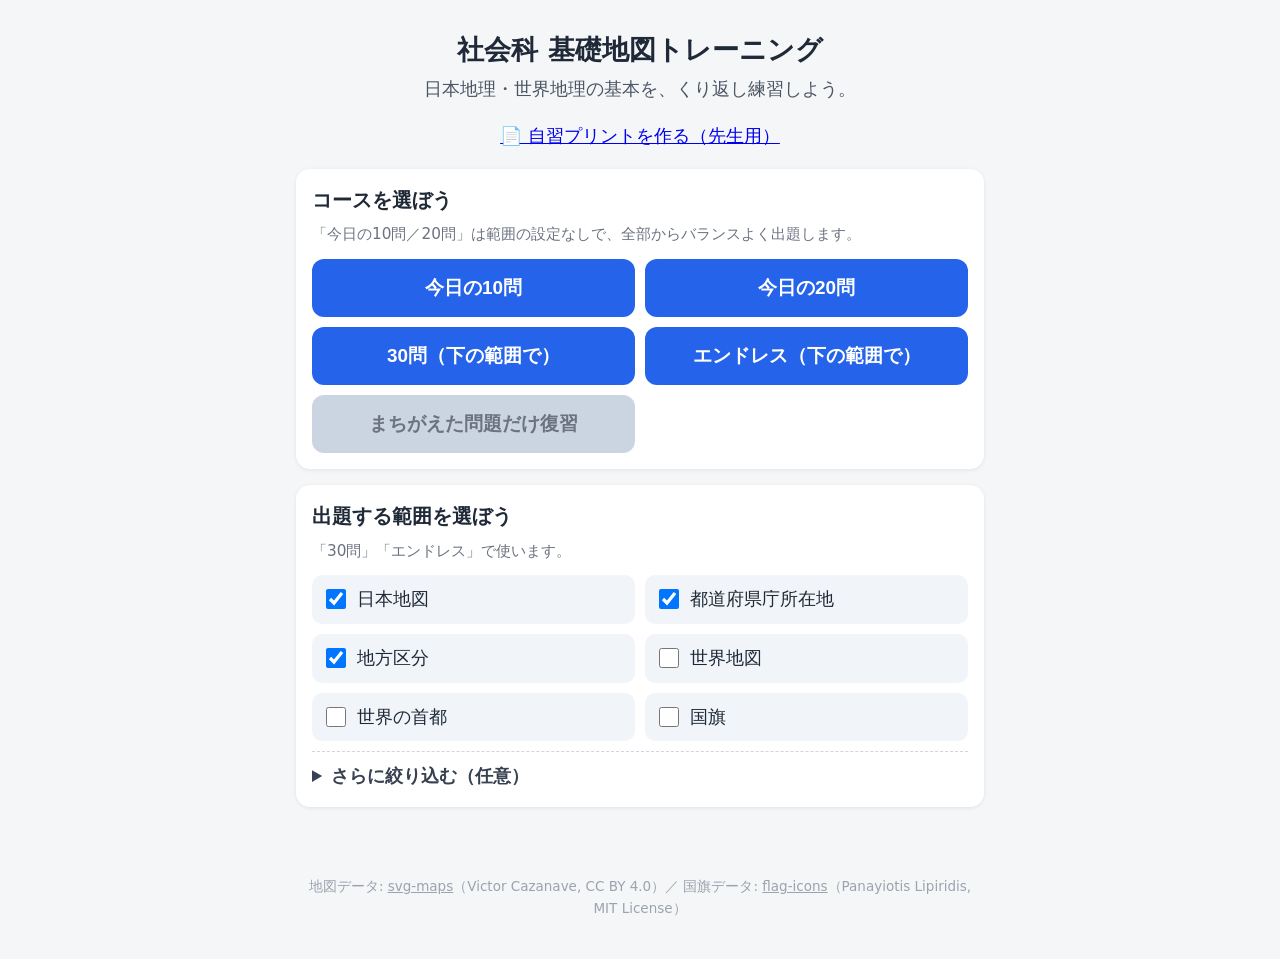
==== commit f6f4a90f: "Add files via upload" ====
--- a/index.html
+++ b/index.html
@@ -1,212 +1,129 @@
-<!doctype html>
+<!DOCTYPE html>
 <html lang="ja">
-  <head>
-    <meta charset="UTF-8" />
-    <meta name="viewport" content="width=device-width, initial-scale=1.0" />
-    <meta name="theme-color" content="#184e77" />
-    <title>社会科 基礎力マップ</title>
-    <link rel="stylesheet" href="./styles.css?v=5" />
-  </head>
-  <body>
-    <main class="app-shell">
-      <header class="app-header">
-        <p class="eyebrow">20〜40分でくり返し</p>
-        <h1>社会科 基礎力マップ</h1>
-        <p>クイズで練習するか、自習プリントを作るか選べます。</p>
-      </header>
+<head>
+<meta charset="UTF-8">
+<meta name="viewport" content="width=device-width, initial-scale=1.0">
+<title>社会科 基礎地図トレーニング</title>
+<link rel="stylesheet" href="style.css">
+</head>
+<body>
 
-      <section id="home-screen" class="panel" aria-labelledby="home-title">
-        <h2 id="home-title">今日は何をする？</h2>
-        <p class="home-lead">説明を読まなくても大丈夫。下のどちらかを選んでください。</p>
-        <div class="mode-grid">
-          <button id="open-quiz-button" class="mode-button" type="button">
-            <span class="mode-letter">A</span>
-            <strong>地図クイズ</strong>
-            <small>10〜20分で、基本をくり返す</small>
-          </button>
-          <button id="open-print-button" class="mode-button" type="button">
-            <span class="mode-letter">B</span>
-            <strong>自習プリント作成</strong>
-            <small>地域を選んで、そのまま印刷</small>
-          </button>
+<div id="app">
+
+  <!-- ホーム画面：範囲選択とコース選択 -->
+  <section id="screen-home" class="screen">
+    <h1>社会科 基礎地図トレーニング</h1>
+    <p class="lead">日本地理・世界地理の基本を、くり返し練習しよう。</p>
+    <p class="lead"><a href="print.html">📄 自習プリントを作る（先生用）</a></p>
+
+    <div class="box">
+      <h2>コースを選ぼう</h2>
+      <p class="hint">「今日の10問／20問」は範囲の設定なしで、全部からバランスよく出題します。</p>
+      <div class="course-grid">
+        <button class="course-btn" data-course="today10">今日の10問</button>
+        <button class="course-btn" data-course="today20">今日の20問</button>
+        <button class="course-btn" data-course="30">30問（下の範囲で）</button>
+        <button class="course-btn" data-course="endless">エンドレス（下の範囲で）</button>
+        <button class="course-btn" id="btn-review" data-course="review" disabled>まちがえた問題だけ復習</button>
+      </div>
+    </div>
+
+    <div class="box">
+      <h2>出題する範囲を選ぼう</h2>
+      <p class="hint">「30問」「エンドレス」で使います。</p>
+      <div class="check-grid">
+        <label class="check-item"><input type="checkbox" id="chk-jpMap" checked> 日本地図</label>
+        <label class="check-item"><input type="checkbox" id="chk-jpCapital" checked> 都道府県庁所在地</label>
+        <label class="check-item"><input type="checkbox" id="chk-jpRegion" checked> 地方区分</label>
+        <label class="check-item"><input type="checkbox" id="chk-worldMap"> 世界地図</label>
+        <label class="check-item"><input type="checkbox" id="chk-worldCapital"> 世界の首都</label>
+        <label class="check-item"><input type="checkbox" id="chk-worldFlag"> 国旗</label>
+      </div>
+
+      <details class="custom-box">
+        <summary>さらに絞り込む（任意）</summary>
+        <div class="filter-row">
+          <p class="region-multi-label">日本の地方で絞る（複数選択できます）</p>
+          <div id="filter-jp-regions" class="region-check-grid"></div>
+
+          <p class="region-multi-label">世界の地域で絞る（複数選択できます）</p>
+          <div id="filter-world-regions" class="region-check-grid"></div>
+
+          <label>難易度で絞る
+            <select id="filter-level">
+              <option value="">すべて</option>
+              <option value="easy">やさしい問題だけ</option>
+              <option value="medium">少し考える問題だけ</option>
+              <option value="hard">考える問題だけ</option>
+            </select>
+          </label>
+          <p id="filter-level-note" class="filter-note">※範囲を1つだけに絞ると、指定した難易度の問題が少なく、別の難易度が混ざることがあります。複数の範囲を選ぶとより正確になります。</p>
         </div>
-        <section class="quick-start" aria-labelledby="quick-title">
-          <h3 id="quick-title">すぐ始める</h3>
-          <p id="home-message" class="message" role="alert"></p>
-          <div class="quick-grid">
-            <button type="button" data-quick-course="10"><strong>今日の10問</strong><span>おまかせ</span></button>
-            <button type="button" data-quick-course="20"><strong>今日の20問</strong><span>おまかせ</span></button>
-            <button type="button" data-quick-course="30"><strong>30問</strong><span>じっくり</span></button>
-            <button type="button" data-quick-course="endless"><strong>エンドレス</strong><span>好きなだけ</span></button>
-            <button type="button" data-quick-course="review"><strong>まちがい復習</strong><span id="quick-review-count">保存 0問</span></button>
-          </div>
-        </section>
-      </section>
+      </details>
+    </div>
 
-      <section id="setup-screen" class="panel hidden" aria-labelledby="setup-title">
-        <button class="back-link" data-go-home type="button">← トップへ</button>
-        <h2 id="setup-title">今日の練習を選ぶ</h2>
-        <div class="goal-box">
-          <strong>【目標】</strong>
-          <span>地図・都道府県・世界の「知っていてほしい基本」を、くり返し確認する</span>
-        </div>
-        <p class="warmup">★ まず自分のこと：今日、いちばん確認したい分野を選んでみよう。</p>
+    <p id="home-message" class="message"></p>
 
-        <fieldset>
-          <legend>出題する分野</legend>
-          <div class="scope-grid">
-            <label><input type="checkbox" name="scope" value="japanMap" checked /> 日本地図</label>
-            <label><input type="checkbox" name="scope" value="prefectureCapitals" checked /> 都道府県庁所在地</label>
-            <label><input type="checkbox" name="scope" value="regions" checked /> 地方区分</label>
-            <label><input type="checkbox" name="scope" value="worldMap" checked /> 世界地図</label>
-            <label><input type="checkbox" name="scope" value="worldCapitals" checked /> 世界の首都・地域</label>
-            <label><input type="checkbox" name="scope" value="flags" checked /> 国旗</label>
-          </div>
-        </fieldset>
+    <footer class="credit">
+      地図データ: <a href="https://github.com/VictorCazanave/svg-maps" target="_blank" rel="noopener">svg-maps</a>（Victor Cazanave, CC BY 4.0）／
+      国旗データ: <a href="https://github.com/lipis/flag-icons" target="_blank" rel="noopener">flag-icons</a>（Panayiotis Lipiridis, MIT License）
+    </footer>
+  </section>
 
-        <fieldset>
-          <legend>コース</legend>
-          <div class="course-grid">
-            <label><input type="radio" name="course" value="10" checked /> <strong>10問</strong><span>10〜15分・さっと確認</span></label>
-            <label><input type="radio" name="course" value="20" /> <strong>20問</strong><span>20〜30分・しっかり練習</span></label>
-            <label><input type="radio" name="course" value="30" /> <strong>30問</strong><span>30〜40分・じっくり</span></label>
-            <label><input type="radio" name="course" value="random" /> <strong>ランダム</strong><span>毎回ちがう20問</span></label>
-            <label><input type="radio" name="course" value="endless" /> <strong>エンドレス</strong><span>好きなところで結果を見る</span></label>
-            <label><input type="radio" name="course" value="review" /> <strong>まちがい復習</strong><span id="review-count">保存 0問</span></label>
-          </div>
-        </fieldset>
+  <!-- クイズ画面 -->
+  <section id="screen-quiz" class="screen hidden">
+    <div class="quiz-toolbar">
+      <button id="btn-back" class="toolbar-btn">← 1問戻る</button>
+      <button id="btn-quit" class="toolbar-btn quit">クイズをやめる</button>
+    </div>
+    <div class="quiz-header">
+      <span id="quiz-progress">第1問</span>
+      <span id="quiz-score">正解 0</span>
+    </div>
 
-        <details class="quiz-filters">
-          <summary>範囲を少し絞る</summary>
-          <div class="filter-grid">
-            <label>日本の地方
-              <select id="japan-region-filter"><option value="">全部</option></select>
-            </label>
-            <label>世界の地域
-              <select id="world-region-filter"><option value="">全部</option></select>
-            </label>
-            <label>難しさ
-              <select id="difficulty-filter">
-                <option value="">3段階をまぜる</option>
-                <option value="easy">やさしいだけ</option>
-                <option value="medium">少し考えるだけ</option>
-                <option value="think">考えるだけ</option>
-              </select>
-            </label>
-          </div>
-          <p class="division-note">このアプリでは、表示している8地方・8地域の区分に統一して出題します。</p>
-        </details>
+    <div id="quiz-prompt" class="prompt"></div>
 
-        <p id="setup-message" class="message" role="alert"></p>
-        <p class="instruction">【やること】答えを1つ選ぼう。まちがえても大丈夫。</p>
-        <button id="start-button" class="primary-button" type="button">練習スタート</button>
-      </section>
+    <div id="quiz-flag" class="flag-display hidden"></div>
+    <div id="quiz-mapwrap" class="mapwrap hidden"></div>
+    <div id="quiz-choices" class="choices"></div>
 
-      <section id="quiz-screen" class="panel hidden" aria-live="polite">
-        <div class="quiz-topline">
-          <span id="category-badge" class="badge"></span>
-          <span class="quiz-topline-right">
-            <span id="progress-text"></span>
-            <button id="quit-quiz-button" type="button">ここで結果を見る</button>
-            <button id="leave-quiz-button" type="button">やめる</button>
-          </span>
-        </div>
-        <div class="progress-track" aria-hidden="true"><div id="progress-bar"></div></div>
-        <p id="course-note" class="course-note hidden"></p>
+    <button id="btn-dontknow" class="btn-dontknow hidden">🤔 わからない</button>
+    <div id="quiz-feedback" class="feedback hidden"></div>
+    <button id="btn-next" class="btn-next hidden">次の問題へ →</button>
+    <button id="btn-finish-endless" class="btn-next secondary hidden">終了して結果を見る</button>
+  </section>
 
-        <div id="visual-area" class="visual-area hidden">
-          <img id="japan-numbered-map" class="map-image hidden" src="./地図素材/日本地図_都道府県境_CC0.svg" alt="番号入り日本地図" />
-          <div id="japan-highlight-map" class="map-image japan-highlight-map hidden" role="img" aria-label="都道府県別日本地図"></div>
-          <div id="world-map" class="map-image world-map hidden" role="img" aria-label="世界白地図"></div>
-          <div id="flag-display" class="flag-display hidden" aria-label="国旗"></div>
-        </div>
+  <!-- 結果画面 -->
+  <section id="screen-result" class="screen hidden">
+    <h1>結果</h1>
+    <p id="result-summary" class="result-summary"></p>
+    <h2>まちがえた問題</h2>
+    <div id="result-wrong" class="result-wrong"></div>
+    <div class="result-buttons">
+      <button id="btn-result-again" class="course-btn">もう一度やる</button>
+      <button id="btn-result-review" class="course-btn">まちがえた問題だけ復習する</button>
+      <button id="btn-result-home" class="course-btn secondary">トップに戻る</button>
+    </div>
+  </section>
 
-        <p id="question-type" class="question-type"></p>
-        <h2 id="question-text" class="question-text"></h2>
-        <div id="choices" class="choices"></div>
-        <button id="unknown-button" class="unknown-button" type="button">わからない</button>
-        <p id="feedback" class="feedback" aria-live="assertive"></p>
-        <p id="key-hint" class="key-hint">数字キー 1〜4 でも答えられます</p>
-      </section>
+  <!-- クイズをやめる確認 -->
+  <div id="quit-modal" class="modal-overlay hidden">
+    <div class="modal-box">
+      <p class="modal-message">クイズを終了しますか？</p>
+      <div class="modal-buttons">
+        <button id="btn-quit-cancel" class="course-btn">続ける</button>
+        <button id="btn-quit-confirm" class="course-btn secondary">終了してトップへ戻る</button>
+      </div>
+    </div>
+  </div>
 
-      <section id="result-screen" class="panel hidden" aria-labelledby="result-title">
-        <p class="eyebrow">おつかれさま！</p>
-        <h2 id="result-title">今回の結果</h2>
-        <div class="result-grid">
-          <div><strong id="score-count">0 / 0</strong><span>正解数</span></div>
-          <div><strong id="score-rate">0%</strong><span>正答率</span></div>
-        </div>
-        <section class="assessment-box">
-          <h3>■ 評価チェック（○・△・×）</h3>
-          <p id="assessment-text"></p>
-        </section>
-        <section class="mistakes-box">
-          <h3>■ 解答（自己採点用）・まちがえた問題</h3>
-          <div id="mistakes-list"></div>
-        </section>
-        <div class="result-actions">
-          <button id="repeat-button" class="secondary-button" type="button">同じ条件でもう一度</button>
-          <button id="retry-button" class="primary-button" type="button">まちがいだけ復習</button>
-          <button id="home-button" class="secondary-button" type="button">最初にもどる</button>
-        </div>
-      </section>
+</div>
 
-      <section id="print-setup-screen" class="panel hidden" aria-labelledby="print-setup-title">
-        <button class="back-link" data-go-home type="button">← トップへ</button>
-        <h2 id="print-setup-title">自習プリントを作る</h2>
-        <div class="goal-box">
-          <strong>【やること】</strong>
-          <span>日本か世界を選ぶ → 地域を選ぶ → プリントを作る → 印刷する</span>
-        </div>
-        <p class="division-note">地方・地域の分け方は、この画面に表示する区分に統一しています。</p>
-
-        <fieldset>
-          <legend>1　プリントの種類</legend>
-          <div class="print-mode-switch" role="group" aria-label="プリントの種類">
-            <button type="button" data-print-mode="japan" class="selected" aria-pressed="true">日本地理</button>
-            <button type="button" data-print-mode="world" aria-pressed="false">世界地理</button>
-          </div>
-        </fieldset>
-
-        <div id="japan-print-options">
-          <fieldset>
-            <legend>2　地方を選ぶ　<span class="legend-note">複数選べます</span></legend>
-            <div id="region-picker" class="region-picker"></div>
-          </fieldset>
-
-          <details class="prefecture-details">
-            <summary>都道府県を1つずつ選ぶ</summary>
-            <p>地方ボタンを押したあと、必要な県だけ残すこともできます。</p>
-            <div id="prefecture-picker" class="prefecture-picker"></div>
-          </details>
-        </div>
-
-        <div id="world-print-options" class="hidden">
-          <fieldset>
-            <legend>2　地域を選ぶ　<span class="legend-note">複数選べます・3地域まで</span></legend>
-            <div id="world-print-region-picker" class="region-picker world-region-picker"></div>
-          </fieldset>
-          <p class="instruction">「世界全体」または地域を選びます。主要国・首都・地域を中心に、自動でやさしい問題を作ります。</p>
-        </div>
-
-        <p id="print-selection-summary" class="selection-summary">まだ選ばれていません。</p>
-        <p id="print-message" class="message" role="alert"></p>
-        <button id="make-print-button" class="primary-button" type="button">この範囲でプリントを作る</button>
-      </section>
-
-      <section id="worksheet-screen" class="worksheet-screen hidden" aria-labelledby="worksheet-title">
-        <div class="worksheet-toolbar no-print">
-          <button id="edit-print-button" class="secondary-button" type="button">← 範囲を選び直す</button>
-          <button id="remake-print-button" class="secondary-button" type="button">同じ条件でもう1枚</button>
-          <button id="print-button" class="primary-button" type="button">印刷する</button>
-        </div>
-        <div id="worksheet-pages"></div>
-      </section>
-    </main>
-    <script src="./data/prefectures.js?v=13"></script>
-    <script src="./data/countries.js?v=13"></script>
-    <script src="./data/questions.js?v=13"></script>
-    <script src="./maps-inline.js?v=13"></script>
-    <script src="./app.js?v=14"></script>
-  </body>
+<script src="data/japan-data.js"></script>
+<script src="data/world-data.js"></script>
+<script src="data/region-view-data.js"></script>
+<script src="data/japan-map.js"></script>
+<script src="data/world-map.js"></script>
+<script src="app.js"></script>
+</body>
 </html>
--- a/style.css
+++ b/style.css
@@ -0,0 +1,524 @@
+/* 全体設定：文字を大きめに、タッチ操作しやすいボタンを意識 */
+* { box-sizing: border-box; }
+
+html, body {
+  margin: 0;
+  padding: 0;
+  background: #f4f6f8;
+  color: #1f2937;
+  font-family: "Hiragino Kaku Gothic ProN", "Yu Gothic", "Meiryo", system-ui, sans-serif;
+  font-size: 18px;
+  line-height: 1.6;
+}
+
+#app {
+  max-width: 720px;
+  margin: 0 auto;
+  padding: 16px 16px 40px;
+}
+
+h1 {
+  font-size: 1.5rem;
+  text-align: center;
+  margin: 12px 0 4px;
+}
+
+h2 {
+  font-size: 1.1rem;
+  margin: 0 0 10px;
+}
+
+.lead {
+  text-align: center;
+  color: #4b5563;
+  margin-top: 0;
+}
+
+.hidden { display: none !important; }
+
+/* --- ホーム画面 --- */
+.box {
+  background: #ffffff;
+  border-radius: 14px;
+  padding: 16px;
+  margin-bottom: 16px;
+  box-shadow: 0 1px 4px rgba(0,0,0,0.08);
+}
+
+.check-grid {
+  display: grid;
+  grid-template-columns: 1fr 1fr;
+  gap: 10px;
+}
+
+.check-item {
+  display: flex;
+  align-items: center;
+  gap: 8px;
+  padding: 10px;
+  background: #f1f5f9;
+  border-radius: 10px;
+  cursor: pointer;
+  font-size: 1rem;
+}
+
+.check-item input {
+  width: 20px;
+  height: 20px;
+}
+
+.course-grid {
+  display: grid;
+  grid-template-columns: 1fr 1fr;
+  gap: 10px;
+}
+
+.course-btn {
+  font-size: 1.05rem;
+  padding: 16px 10px;
+  border: none;
+  border-radius: 12px;
+  background: #2563eb;
+  color: white;
+  cursor: pointer;
+  font-weight: bold;
+}
+
+.course-btn:disabled {
+  background: #cbd5e1;
+  color: #6b7280;
+  cursor: not-allowed;
+}
+
+.course-btn.secondary {
+  background: #6b7280;
+}
+
+.message {
+  text-align: center;
+  color: #dc2626;
+  font-weight: bold;
+  min-height: 1.5em;
+}
+
+.hint {
+  font-size: 0.85rem;
+  color: #6b7280;
+  margin: -4px 0 12px;
+}
+
+.custom-box {
+  margin-top: 10px;
+  border-top: 1px dashed #d1d5db;
+  padding-top: 10px;
+}
+
+.custom-box summary {
+  cursor: pointer;
+  font-weight: bold;
+  color: #374151;
+}
+
+.filter-row {
+  display: grid;
+  gap: 10px;
+  margin-top: 10px;
+}
+
+.filter-row label {
+  display: flex;
+  flex-direction: column;
+  gap: 4px;
+  font-size: 0.9rem;
+  color: #374151;
+}
+
+.filter-row select {
+  padding: 10px;
+  border-radius: 8px;
+  border: 1px solid #d1d5db;
+  font-size: 1rem;
+}
+
+.region-multi-label {
+  margin: 4px 0 2px;
+  font-size: 0.9rem;
+  color: #374151;
+  font-weight: bold;
+}
+
+.region-check-grid {
+  display: grid;
+  grid-template-columns: repeat(3, 1fr);
+  gap: 6px;
+  margin-bottom: 4px;
+}
+
+.region-check-item {
+  padding: 6px 8px;
+  font-size: 0.85rem;
+}
+
+.filter-note {
+  font-size: 0.78rem;
+  color: #9ca3af;
+  margin: 2px 0 0;
+}
+
+.credit {
+  text-align: center;
+  color: #9ca3af;
+  font-size: 0.75rem;
+  margin-top: 24px;
+}
+
+.credit a { color: #9ca3af; }
+
+/* --- クイズ画面 --- */
+.quiz-toolbar {
+  display: flex;
+  justify-content: space-between;
+  gap: 10px;
+  margin-bottom: 10px;
+}
+
+.toolbar-btn {
+  flex: 1;
+  padding: 12px 6px;
+  font-size: 0.95rem;
+  font-weight: bold;
+  border: 2px solid #d1d5db;
+  border-radius: 10px;
+  background: #ffffff;
+  color: #374151;
+  cursor: pointer;
+}
+
+.toolbar-btn:disabled {
+  opacity: 0.5;
+  cursor: not-allowed;
+}
+
+.toolbar-btn.quit {
+  color: #991b1b;
+  border-color: #fca5a5;
+}
+
+.quiz-header {
+  display: flex;
+  justify-content: space-between;
+  font-weight: bold;
+  color: #374151;
+  margin-bottom: 8px;
+  font-size: 1rem;
+}
+
+/* --- クイズをやめる確認モーダル --- */
+.modal-overlay {
+  position: fixed;
+  inset: 0;
+  background: rgba(17, 24, 39, 0.5);
+  display: flex;
+  align-items: center;
+  justify-content: center;
+  padding: 20px;
+  z-index: 100;
+}
+
+.modal-box {
+  background: #ffffff;
+  border-radius: 14px;
+  padding: 24px 20px;
+  max-width: 360px;
+  width: 100%;
+  box-shadow: 0 4px 16px rgba(0,0,0,0.2);
+}
+
+.modal-message {
+  text-align: center;
+  font-size: 1.1rem;
+  font-weight: bold;
+  margin: 0 0 18px;
+}
+
+.modal-buttons {
+  display: grid;
+  gap: 10px;
+}
+
+.prompt {
+  font-size: 1.4rem;
+  font-weight: bold;
+  text-align: center;
+  padding: 20px 8px;
+  background: #ffffff;
+  border-radius: 14px;
+  margin-bottom: 14px;
+  box-shadow: 0 1px 4px rgba(0,0,0,0.08);
+}
+
+/* 国旗は絵文字だと環境によって「JP」のような文字表示になってしまうことがあるため、
+   assets/flags/ に保存した本物のSVG画像ファイルを <img> で表示している */
+.flag-display {
+  display: flex;
+  justify-content: center;
+  margin-bottom: 14px;
+}
+
+.flag-img {
+  width: 180px;
+  height: auto;
+  aspect-ratio: 4 / 3;
+  object-fit: contain;
+  border-radius: 6px;
+  box-shadow: 0 1px 6px rgba(0,0,0,0.25);
+  background: #f3f4f6;
+}
+
+/* 画像が読み込めなかったときのフォールバック表示 */
+.flag-fallback {
+  display: inline-block;
+  padding: 10px 16px;
+  border: 2px dashed #9ca3af;
+  border-radius: 8px;
+  background: #f3f4f6;
+  color: #4b5563;
+  font-size: 0.95rem;
+  font-weight: bold;
+}
+
+.mapwrap {
+  background: #eaf2fb;
+  border-radius: 14px;
+  padding: 8px;
+  margin-bottom: 14px;
+  display: flex;
+  justify-content: center;
+}
+
+.mapwrap svg {
+  width: 100%;
+  max-height: 70vh;
+  height: auto;
+}
+
+.mapwrap svg path {
+  fill: #cbd5e1;
+  stroke: #ffffff;
+  stroke-width: 1;
+}
+
+/* 出題対象ではない国・地域（背景として位置関係を見せるためだけの国）。
+   地図の背景色（.mapwrap の #eaf2fb）とほぼ同じ色だと、国の形が
+   ほとんど見えなくなってしまうため、はっきり区別できる色にしている。
+   （特にアフリカ・西アジアのように対象国が少ない地域で目立つ問題だった） */
+.mapwrap svg path.bg-country {
+  fill: #dde3ea;
+  stroke: #ffffff;
+  stroke-width: 0.5;
+  cursor: default;
+  pointer-events: none;
+}
+
+.map-error {
+  padding: 40px 12px;
+  text-align: center;
+  color: #991b1b;
+  font-weight: bold;
+  background: #fee2e2;
+  border-radius: 8px;
+  width: 100%;
+}
+
+/* タップできるときは境界線を太くして、小さい県も押しやすくする */
+.mapwrap svg.clickable path {
+  stroke-width: 1.5;
+}
+
+.mapwrap svg path.highlight {
+  fill: #f59e0b;
+}
+
+.mapwrap svg.clickable path {
+  cursor: pointer;
+}
+
+.mapwrap svg.clickable path:hover {
+  fill: #93c5fd;
+}
+
+.mapwrap svg path.correct {
+  fill: #22c55e;
+}
+
+.mapwrap svg path.wrong {
+  fill: #ef4444;
+}
+
+.mapwrap svg path.reveal-correct {
+  fill: #22c55e;
+  stroke: #166534;
+  stroke-width: 2;
+}
+
+.choices {
+  display: grid;
+  grid-template-columns: 1fr 1fr;
+  gap: 12px;
+}
+
+.choice-btn {
+  font-size: 1.1rem;
+  padding: 18px 8px;
+  border: 2px solid #d1d5db;
+  border-radius: 12px;
+  background: #ffffff;
+  cursor: pointer;
+  font-weight: bold;
+  color: #1f2937;
+}
+
+.choice-btn.flag-choice {
+  padding: 14px 8px;
+  display: flex;
+  align-items: center;
+  justify-content: center;
+}
+
+.choice-btn.flag-choice .flag-choice-img {
+  width: 100%;
+  max-width: 110px;
+  height: auto;
+  aspect-ratio: 4 / 3;
+  object-fit: contain;
+  border-radius: 4px;
+  background: #f3f4f6;
+}
+
+.choice-btn.flag-choice .flag-fallback {
+  font-size: 0.8rem;
+  padding: 6px 10px;
+}
+
+.choice-btn:disabled {
+  opacity: 0.85;
+}
+
+/* 色だけに頼らず、記号でも正誤がわかるようにする */
+.choice-btn.correct::before,
+.choice-btn.reveal-correct::before {
+  content: "✓ ";
+}
+
+.choice-btn.wrong::before {
+  content: "✗ ";
+}
+
+.choice-btn.correct {
+  background: #dcfce7;
+  border-color: #22c55e;
+}
+
+.choice-btn.wrong {
+  background: #fee2e2;
+  border-color: #ef4444;
+}
+
+.choice-btn.reveal-correct {
+  background: #dcfce7;
+  border-color: #22c55e;
+}
+
+.btn-dontknow {
+  display: block;
+  width: 100%;
+  margin-top: 4px;
+  padding: 12px;
+  font-size: 1rem;
+  font-weight: bold;
+  border: 2px dashed #9ca3af;
+  border-radius: 12px;
+  background: #f3f4f6;
+  color: #4b5563;
+  cursor: pointer;
+}
+
+.feedback {
+  text-align: center;
+  font-size: 1.2rem;
+  font-weight: bold;
+  margin-top: 16px;
+  padding: 12px;
+  border-radius: 12px;
+}
+
+.feedback-fact {
+  font-size: 0.95rem;
+  font-weight: normal;
+  margin-top: 6px;
+}
+
+.feedback.ok {
+  background: #dcfce7;
+  color: #166534;
+}
+
+.feedback.ng {
+  background: #fee2e2;
+  color: #991b1b;
+}
+
+.btn-next {
+  display: block;
+  width: 100%;
+  margin-top: 16px;
+  padding: 16px;
+  font-size: 1.1rem;
+  font-weight: bold;
+  border: none;
+  border-radius: 12px;
+  background: #2563eb;
+  color: white;
+  cursor: pointer;
+}
+
+.btn-next.secondary {
+  background: #6b7280;
+}
+
+/* --- 結果画面 --- */
+.result-summary {
+  text-align: center;
+  font-size: 1.2rem;
+  font-weight: bold;
+}
+
+.result-wrong {
+  background: #ffffff;
+  border-radius: 12px;
+  padding: 14px 18px;
+  margin-bottom: 16px;
+  min-height: 2em;
+}
+
+.result-wrong ul {
+  margin: 0;
+  padding-left: 20px;
+}
+
+.result-wrong li {
+  margin-bottom: 8px;
+}
+
+.result-buttons {
+  display: grid;
+  gap: 12px;
+}
+
+/* スマホなど狭い画面 */
+@media (max-width: 480px) {
+  html, body { font-size: 16px; }
+  .check-grid { grid-template-columns: 1fr; }
+  .course-grid { grid-template-columns: 1fr; }
+  .region-check-grid { grid-template-columns: repeat(2, 1fr); }
+}
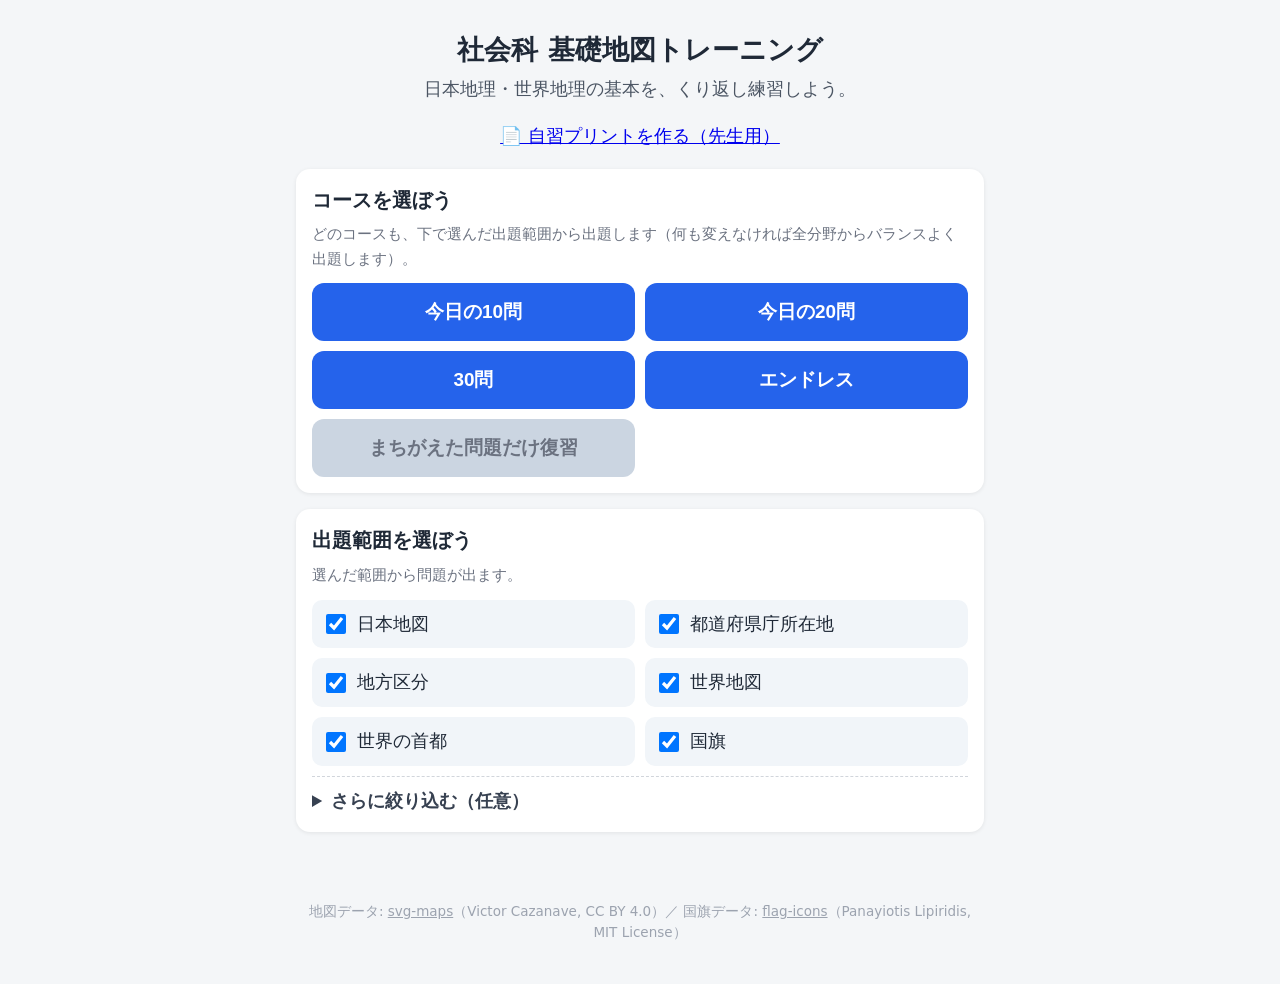
==== commit a8d2899c: "Add files via upload" ====
--- a/index.html
+++ b/index.html
@@ -18,26 +18,26 @@
 
     <div class="box">
       <h2>コースを選ぼう</h2>
-      <p class="hint">「今日の10問／20問」は範囲の設定なしで、全部からバランスよく出題します。</p>
+      <p class="hint">どのコースも、下で選んだ出題範囲から出題します（何も変えなければ全分野からバランスよく出題します）。</p>
       <div class="course-grid">
         <button class="course-btn" data-course="today10">今日の10問</button>
         <button class="course-btn" data-course="today20">今日の20問</button>
-        <button class="course-btn" data-course="30">30問（下の範囲で）</button>
-        <button class="course-btn" data-course="endless">エンドレス（下の範囲で）</button>
+        <button class="course-btn" data-course="30">30問</button>
+        <button class="course-btn" data-course="endless">エンドレス</button>
         <button class="course-btn" id="btn-review" data-course="review" disabled>まちがえた問題だけ復習</button>
       </div>
     </div>
 
     <div class="box">
-      <h2>出題する範囲を選ぼう</h2>
-      <p class="hint">「30問」「エンドレス」で使います。</p>
+      <h2>出題範囲を選ぼう</h2>
+      <p class="hint">選んだ範囲から問題が出ます。</p>
       <div class="check-grid">
         <label class="check-item"><input type="checkbox" id="chk-jpMap" checked> 日本地図</label>
         <label class="check-item"><input type="checkbox" id="chk-jpCapital" checked> 都道府県庁所在地</label>
         <label class="check-item"><input type="checkbox" id="chk-jpRegion" checked> 地方区分</label>
-        <label class="check-item"><input type="checkbox" id="chk-worldMap"> 世界地図</label>
-        <label class="check-item"><input type="checkbox" id="chk-worldCapital"> 世界の首都</label>
-        <label class="check-item"><input type="checkbox" id="chk-worldFlag"> 国旗</label>
+        <label class="check-item"><input type="checkbox" id="chk-worldMap" checked> 世界地図</label>
+        <label class="check-item"><input type="checkbox" id="chk-worldCapital" checked> 世界の首都</label>
+        <label class="check-item"><input type="checkbox" id="chk-worldFlag" checked> 国旗</label>
       </div>
 
       <details class="custom-box">
